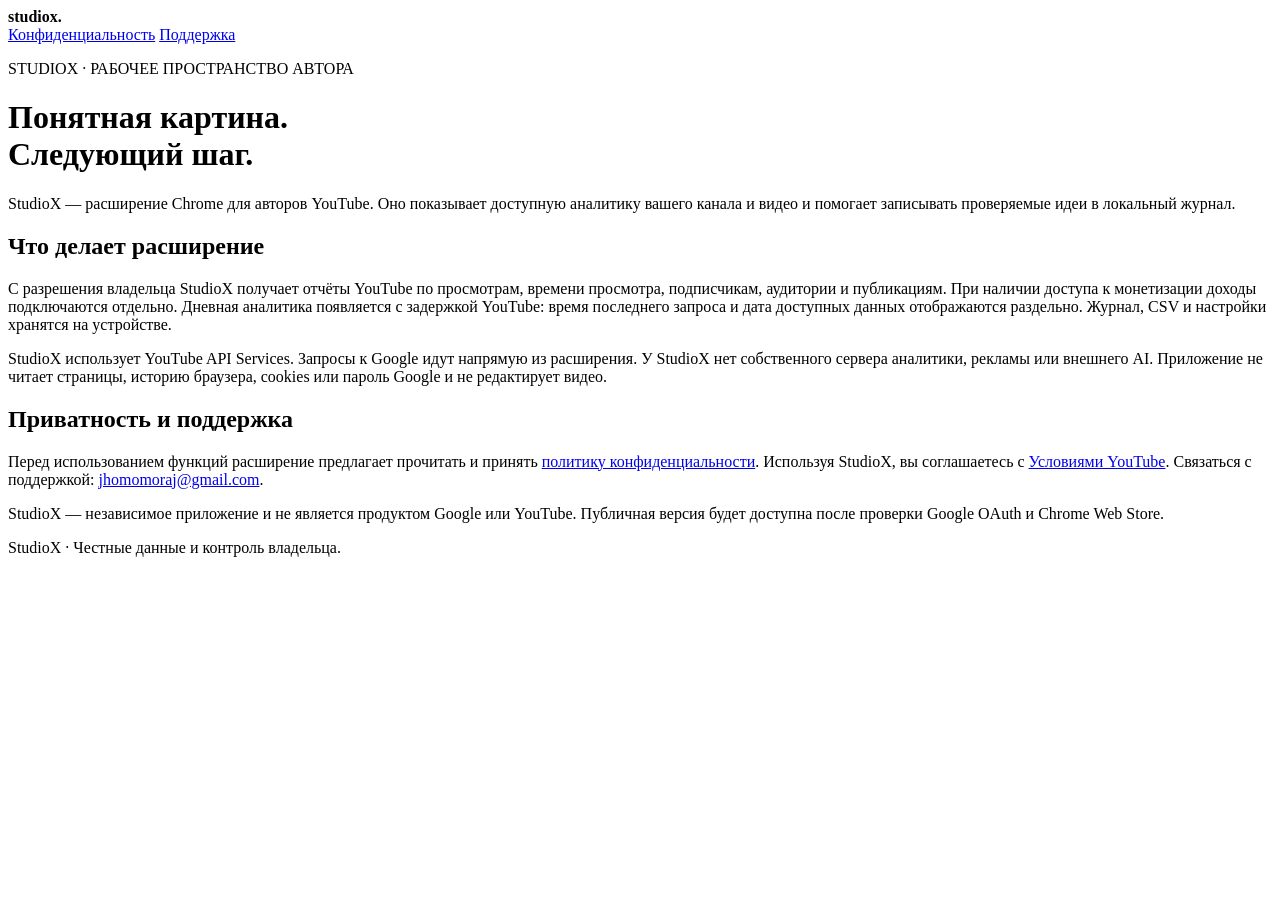
==== index.html @ 412edded "Create index.html" ====
<!doctype html>
<html lang="ru">
  <head>
    <meta charset="utf-8" />
    <meta name="viewport" content="width=device-width,initial-scale=1" />
    <meta name="description" content="StudioX — локальное рабочее пространство автора YouTube для просмотра аналитики и ведения журнала экспериментов." />
    <title>StudioX — рабочее пространство автора YouTube</title>
    <link rel="stylesheet" href="./privacy.css" />
  </head>
  <body>
    <main>
      <nav class="site-nav" aria-label="Страницы StudioX">
        <strong>studio<span>x.</span></strong>
        <div>
          <a href="./privacy.html">Конфиденциальность</a>
          <a href="mailto:jhomomoraj@gmail.com">Поддержка</a>
        </div>
      </nav>
      <p class="eyebrow">STUDIOX · РАБОЧЕЕ ПРОСТРАНСТВО АВТОРА</p>
      <h1>Понятная картина.<br />Следующий шаг.</h1>
      <p class="lead">StudioX — расширение Chrome для авторов YouTube. Оно показывает доступную аналитику вашего канала и видео и помогает записывать проверяемые идеи в локальный журнал.</p>
      <h2>Что делает расширение</h2>
      <p>С разрешения владельца StudioX получает отчёты YouTube по просмотрам, времени просмотра, подписчикам, аудитории и публикациям. При наличии доступа к монетизации доходы подключаются отдельно. Дневная аналитика появляется с задержкой YouTube: время последнего запроса и дата доступных данных отображаются раздельно. Журнал, CSV и настройки хранятся на устройстве.</p>
      <p>StudioX использует YouTube API Services. Запросы к Google идут напрямую из расширения. У StudioX нет собственного сервера аналитики, рекламы или внешнего AI. Приложение не читает страницы, историю браузера, cookies или пароль Google и не редактирует видео.</p>
      <h2>Приватность и поддержка</h2>
      <p>Перед использованием функций расширение предлагает прочитать и принять <a href="./privacy.html">политику конфиденциальности</a>. Используя StudioX, вы соглашаетесь с <a href="https://www.youtube.com/t/terms">Условиями YouTube</a>. Связаться с поддержкой: <a href="mailto:jhomomoraj@gmail.com">jhomomoraj@gmail.com</a>.</p>
      <p>StudioX — независимое приложение и не является продуктом Google или YouTube. Публичная версия будет доступна после проверки Google OAuth и Chrome Web Store.</p>
      <footer>StudioX · Честные данные и контроль владельца.</footer>
    </main>
  </body>
</html>
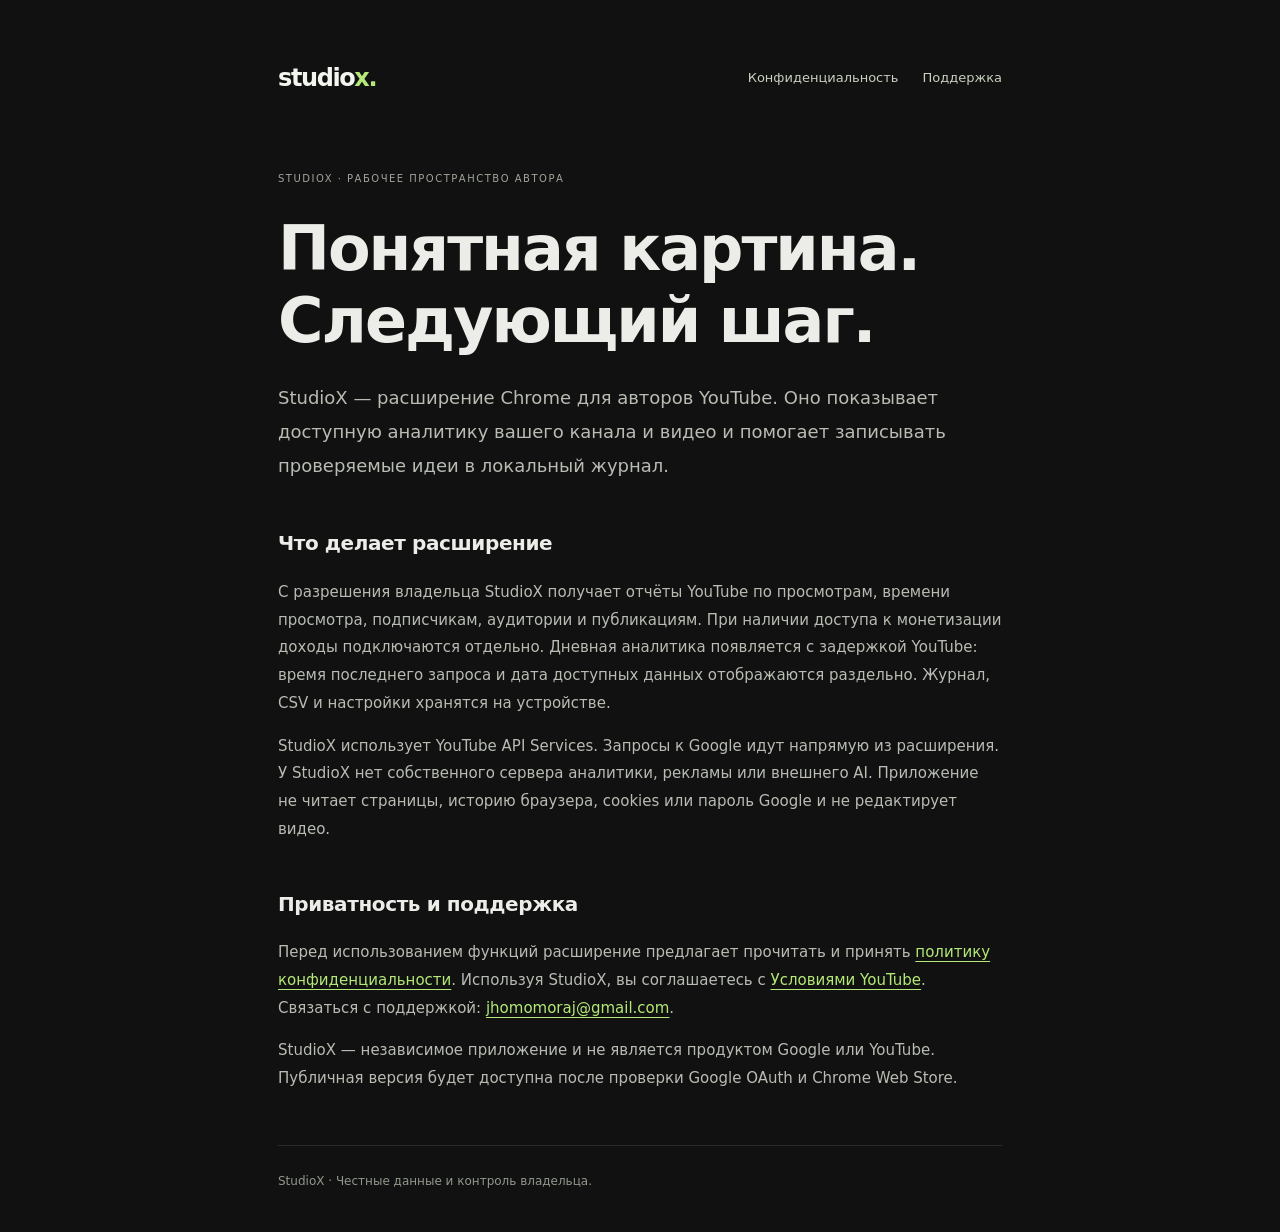
==== commit 4f91baf1: "Verify StudioX site ownership with Google" ====
--- a/index.html
+++ b/index.html
@@ -2,6 +2,7 @@
 <html lang="ru">
   <head>
     <meta charset="utf-8" />
+    <meta name="google-site-verification" content="pCU6cHDN5YT0t0XagZ0We6YotKpgohA1fb896qwdtxU" />
     <meta name="viewport" content="width=device-width,initial-scale=1" />
     <meta name="description" content="StudioX — локальное рабочее пространство автора YouTube для просмотра аналитики и ведения журнала экспериментов." />
     <title>StudioX — рабочее пространство автора YouTube</title>
--- a/privacy.css
+++ b/privacy.css
@@ -0,0 +1,33 @@
+@font-face {
+  font-family: Manrope;
+  src: local('Manrope');
+  font-display: swap;
+}
+* { box-sizing: border-box; }
+body {
+  margin: 0;
+  background: #101110;
+  color: #ecede9;
+  font: 15px/1.85 Manrope, system-ui, sans-serif;
+}
+main { max-width: 780px; margin: 0 auto; padding: 56px 28px 40px; }
+.site-nav { display: flex; align-items: center; justify-content: space-between; gap: 20px; margin-bottom: 70px; }
+.site-nav strong { font-size: 24px; letter-spacing: -1.4px; color: #f3f5ef; }
+.site-nav strong span { color: #b4e878; }
+.site-nav > div { display: flex; flex-wrap: wrap; gap: 24px; font-size: 13px; }
+.site-nav a { color: #c8d0bf; text-decoration: none; }
+.site-nav a:hover { color: #b4e878; }
+a { color: #b4e878; text-underline-offset: 4px; }
+.back { display: inline-block; margin-bottom: 56px; text-decoration: none; }
+.eyebrow { font-size: 10px; letter-spacing: 1.5px; color: #a0a69a; }
+h1 { font-size: clamp(38px, 7vw, 62px); line-height: 1.16; letter-spacing: -2px; font-weight: 600; margin: 24px 0; }
+.lead { font-size: 18px; color: #b8bcb3; line-height: 1.9; }
+h2 { font-size: 20px; letter-spacing: -0.4px; margin-top: 42px; font-weight: 600; }
+p { color: #b8bcb3; }
+footer { margin-top: 52px; padding-top: 24px; border-top: 1px solid #2a2d29; color: #92988c; font-size: 12px; }
+:focus-visible { outline: 2px solid #b4e878; outline-offset: 5px; }
+@media (max-width: 480px) {
+  main { padding: 30px 20px; }
+  .back { margin-bottom: 30px; }
+  .site-nav { flex-wrap: wrap; margin-bottom: 44px; }
+}
